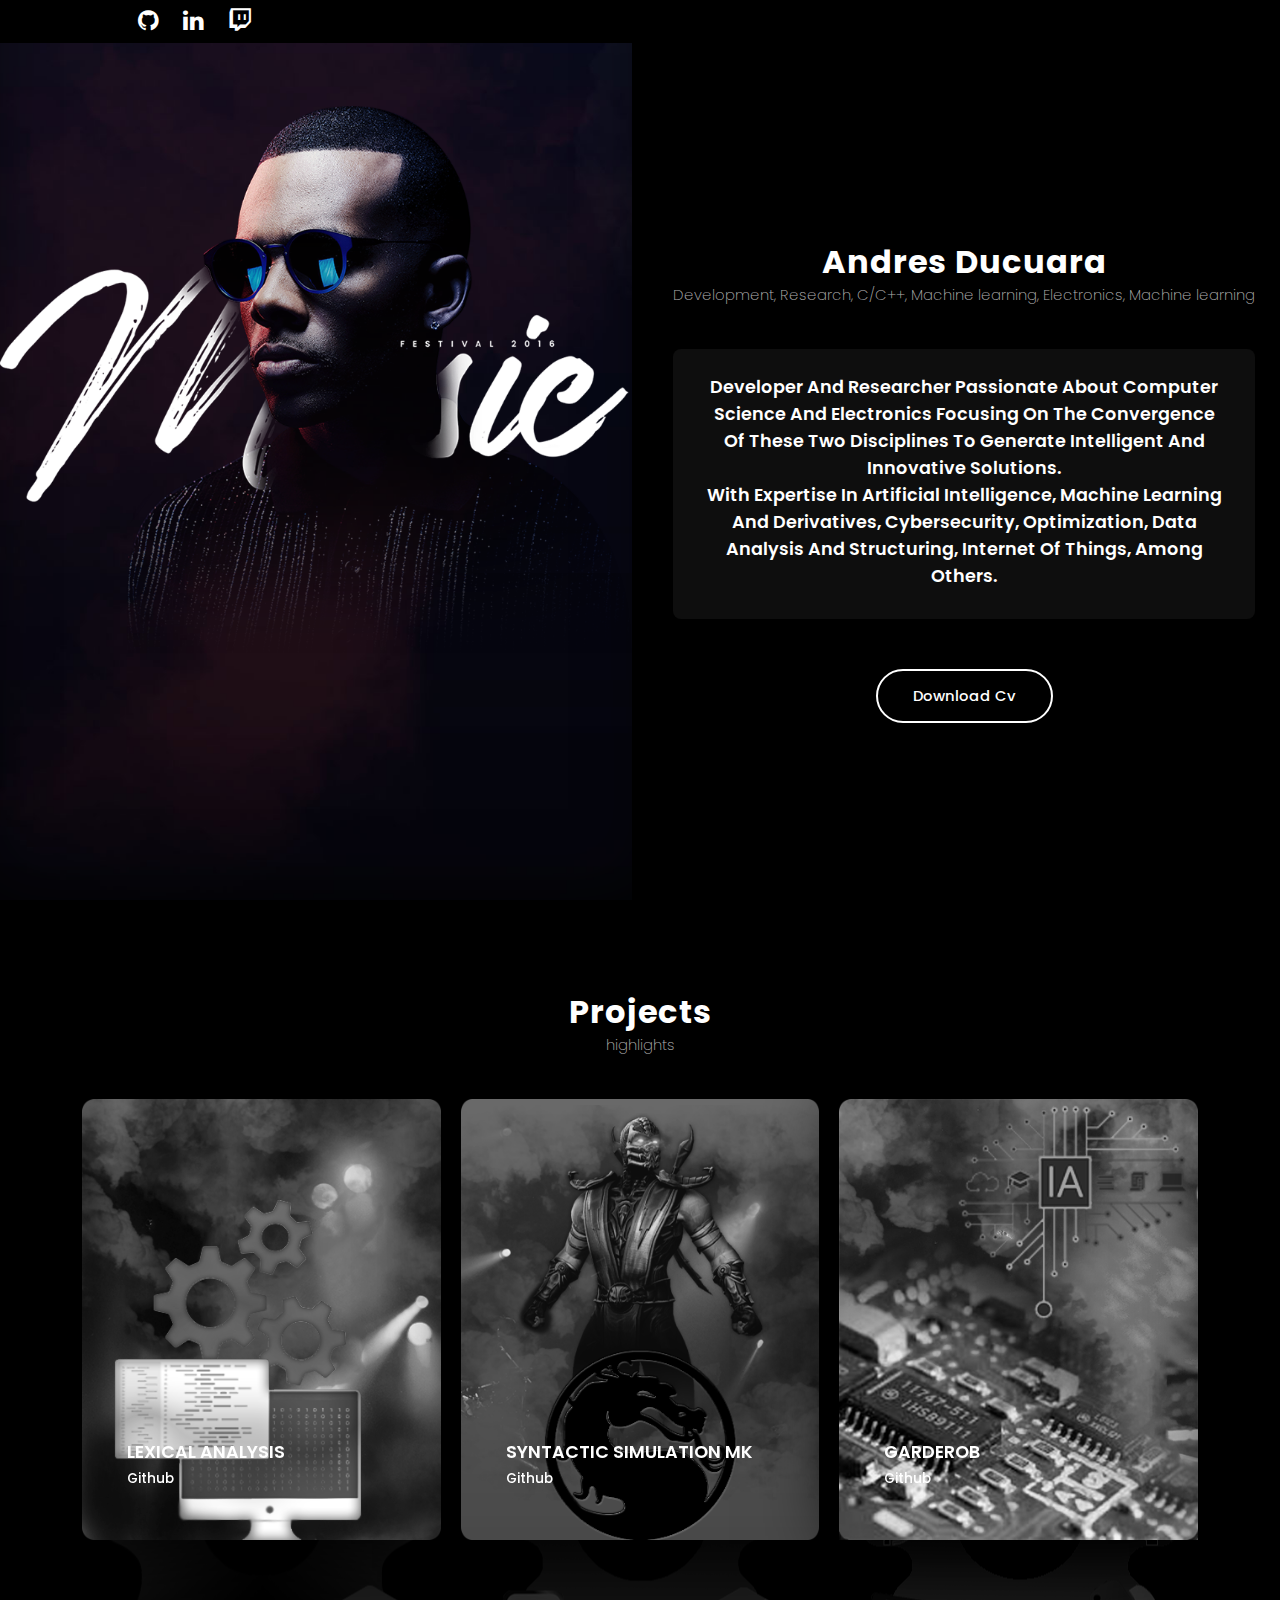
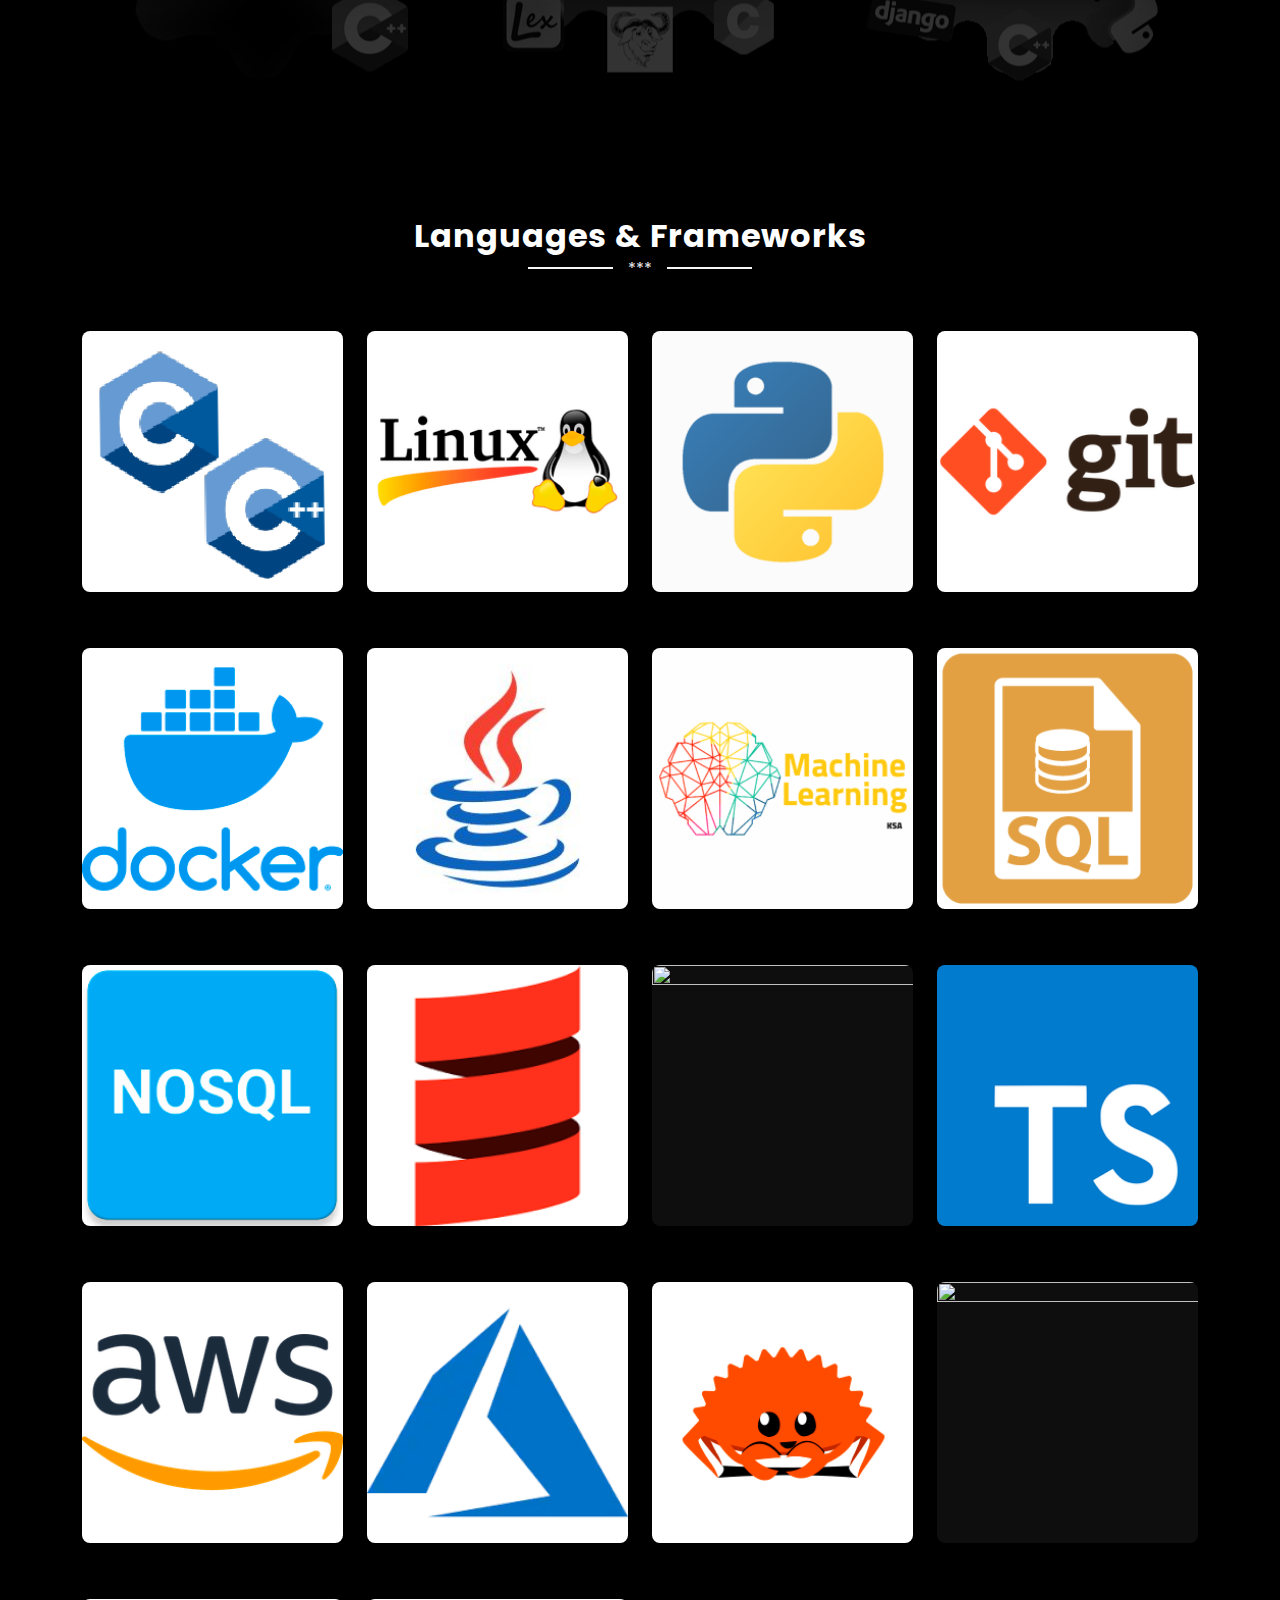
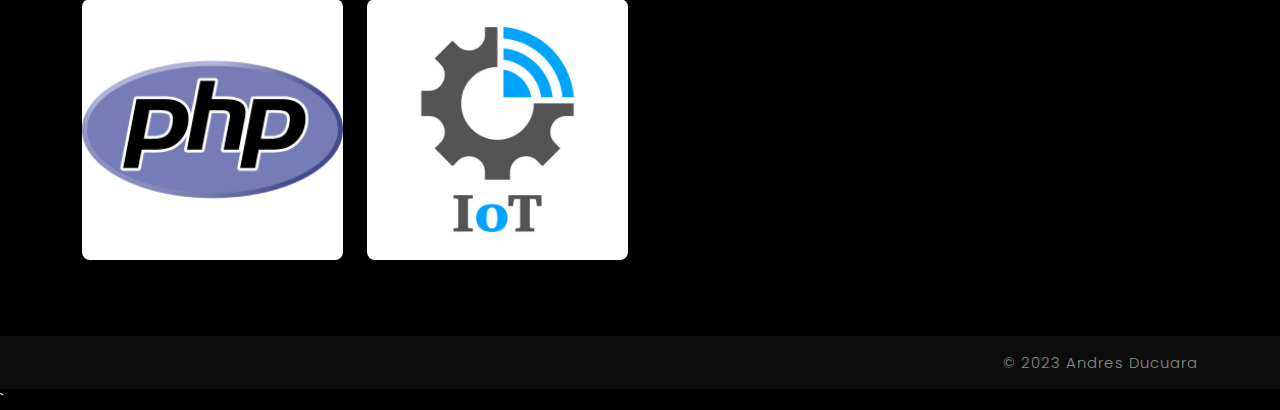
==== html/Ducu.html @ bf5d9deb "add" ====
<!DOCTYPE html>
<html lang="en">
<head>
    <meta content="text/html; charset=UTF-8" http-equiv="Content-Type">
    <meta content="IE=edge" http-equiv="X-UA-Compatible">
    <meta content="width=device-width, initial-scale=1.0" name="viewport">
    <meta content="Unice" name="description">
    <meta content="Unice" name="keywords">
    <meta content="Unice" name="author">

    <title>Andres Ducuara</title>

    <!-- Fav icon -->
    <link href="../assets/images/logo/programing.png" rel="shortcut icon">
    <!-- Font Family-->
    <link href="https://fonts.googleapis.com/css?family=PT+Sans:400,700,700i" rel="stylesheet">
    <link href="https://fonts.googleapis.com/css?family=Poppins:100,200,300,400,500,600,700,800,900" rel="stylesheet">
    <!--bootstrap css-->
    <link href="../assets/css/bootstrap.css" rel="stylesheet" type="text/css">
    <!-- color css -->
    <link href="../assets/css/color-4.css" rel="stylesheet" type="text/css">
    <link href="../assets/css/music-player.css" rel="stylesheet">
    <!--keyframe css-->
    <link href="../assets/css/keyframes.css" rel="stylesheet">
    <!--owl carousel css-->
    <link href="../assets/css/owl.carousel.min.css" rel="stylesheet">
    <link href="../assets/css/owl.theme.default.min.css" rel="stylesheet">
    <!-- Icons -->
    <link href="../assets/css/fontawesome.css" rel="stylesheet" type="text/css">
    <link href="../assets/css/themify.css" rel="stylesheet" type="text/css">

    <!--magnific popup css-->
    <link href="../assets/css/magnific-popup.css" rel="stylesheet">
</head>
<body class="bg-black music" data-offset="50" data-spy="scroll" data-bs-target=".navbar">
<!--loader start-->
<div class="loader-wrapper">
    <div class="loader">
        <div></div>
        <div></div>
        <div></div>
        <div></div>
        <div></div>
        <div></div>
        <div></div>
        <div></div>
        <div></div>
    </div>
</div>
<!--loader end-->

<!-- Nav Start-->
<header>
<nav class="navbar navbar-dark">
    <div style="padding-left: 10%; display: inline;">
    <form class="form-inline">
        <a href="https://github.com/AndresTY" target="_blank" style="color: white;"><i class="fa fa-github" style="font-size:24px;  margin-right: 10px; margin-left: 10px;"></i></a>

        <a href="https://www.linkedin.com/" target="_blank" style="color: white;"><i class="fa fa-linkedin" style="font-size:24px; margin-right: 10px; margin-left: 10px;"></i></a>

        <a href="https://www.twitch.com/" target="_blank" style="color: white;"><i class="fa fa-twitch" style="font-size:24px; margin-right: 10px; margin-left: 10px;"></i></a>
    </form>
</div>
</nav>
</header>
<!-- Nav end-->

<!-- header Start-->
<section id="header" class="music-content header">
<div class="music-content">
    <div class="bulbasaur" >
       <div class="chikorita" style="display:block; margin-left: auto; margin-right: auto;">
          <div class="music-bg bg bg-shadow-top">
             <div data-tilt data-tilt-max="3" data-tilt-perspective="500"
                data-tilt-speed="400">
                <div style="flex: 20%;padding-top: 10%;">
                   <img alt="" class="img-fluid" src="../assets/images/music/man.png">
                </div>
             </div>
          </div>
        </div>
        <div class="chikorita" style=" display:block; margin-top: auto; margin-bottom: auto;">
            <div class="title title4">
                <div class="main-title">
                    <h2>Andres Ducuara</h2>
                </div>
                <div class="sub-title">
                    <p>Development, Research, C/C++, Machine learning, Electronics, Machine learning</p>
                </div>
            </div>
            <div class="album-list overlay-box text-center" style="pointer-events: none">
                <div>
                    <h5>Developer and researcher passionate about computer science and electronics focusing on the convergence of these two disciplines to generate intelligent and innovative solutions.<br>
                        With expertise in artificial intelligence, machine learning and derivatives, cybersecurity, optimization, data analysis and structuring, internet of things, among others.
                    </h5>
                </div>
            </div>
            <div style="justify-content: center; align-items: center; display: flex;">
                <a class="btn btn-default back-white"  href="" download="" target="_blank">download cv</a>
            </div>
        </div>
    </div>
</div>
</section>
 


<!-- artist section Start-->
<section class="music artist bg-artist bg-shadow-top-bottom" id="artist">
    <div class="container">
        <div class="row">
            <div class="col-md-10 offset-md-1">
                <div class="title title4">
                    <div class="main-title">
                        <h2>Projects</h2>
                    </div>
                    <div class="sub-title">
                        <p>highlights</p>
                    </div>
                </div>
            </div>
            <div class="col-12">
                <div class="owl-carousel owl-theme artist-slider">
                    <div class="item">
                        <div class="album-artist text-center">
                            <img alt="" class="img-fluid set-relative overlay-img"
                                 src="../assets/images/music/artist/LA.png">
                            <div>
                                <div class="overlay-box2"></div>
                            </div>
                            <div class="set-abs bottom-0 w-100 text-start set-z-index">
                                <div class="singers">
                                    <div class="m-b-10">
                                        <h5 class="name">Lexical analysis</h5>
                                        <h6><a href="https://github.com/AndresTY/Lexical-analysis" target="_blank">Github</a></h6>
                                    </div>
                                </div>
                            </div>
                            <div class="set-abs cds">
                                <img alt="" class="cd-animation" src="../assets/images/music/artist/t1.png">
                            </div>
                        </div>
                    </div>
                    <div class="item">
                        <div class="album-artist text-center">
                            <img alt="" class="img-fluid set-relative overlay-img"
                                 src="../assets/images/music/artist/MK.png">
                            <div>
                                <div class="overlay-box2"></div>
                            </div>
                            <div class="set-abs bottom-0 w-100 text-start set-z-index">
                                <div class="singers">
                                    <div class="m-b-10">
                                        <h5 class="name">syntactic simulation MK</h5>
                                        <h6><a href="https://github.com/AndresTY/Compiler-Flex" target="_blank">Github</a></h6>
                                    </div>
                            
                                </div>
                            </div>
                            <div class="set-abs cds">
                                <img alt="" class="cd-animation" src="../assets/images/music/artist/t2.png">
                            </div>
                        </div>
                    </div>
                    <div class="item">
                        <div class="album-artist text-center">
                            <img alt="" class="img-fluid set-relative overlay-img"
                                 src="../assets/images/music/artist/G.png">
                            <div>
                                <div class="overlay-box2"></div>
                            </div>
                            <div class="set-abs bottom-0 w-100 text-start set-z-index">
                                <div class="singers">
                                    <div class="m-b-10">
                                        <h5 class="name">Garderob </h5>
                                        <h6><a href="https://github.com/AndresTY/Garderob" target="_blank">Github</a></h6>
                                    </div>
                                    
                                </div>
                            </div>
                            <div class="set-abs cds">
                                <img alt="" class="cd-animation" src="../assets/images/music/artist/t3.png">
                            </div>
                        </div>
                    </div>
                    <div class="item">
                        <div class="album-artist text-center">
                            <img alt="" class="img-fluid set-relative overlay-img"
                                 src="../assets/images/music/artist/AWS.png">
                            <div>
                                <div class="overlay-box2"></div>
                            </div>
                            <div class="set-abs bottom-0 w-100 text-start set-z-index">
                                <div class="singers">
                                    <div class="m-b-10">
                                        <h5 class="name">Web Scraping</h5>
                                        <h6><a href="https://github.com/AndresTY/Rekognizer" target="_blank">Github</a></h6>
                                    </div>
                                    
                                </div>
                            </div>
                            <div class="set-abs cds">
                                <img alt="" class="cd-animation" src="../assets/images/music/artist/t4.png">
                            </div>
                        </div>
                    </div>
                    <div class="item">
                        <div class="album-artist text-center">
                            <img alt="" class="img-fluid set-relative overlay-img"
                                 src="../assets/images/music/artist/astro.png">
                            <div>
                                <div class="overlay-box2"></div>
                            </div>
                            <div class="set-abs bottom-0 w-100 text-start set-z-index">
                                <div class="singers">
                                    <div class="m-b-10">
                                        <h5 class="name">Asteroids </h5>
                                        <h6><a href="https://github.com/AndresTY/Asteroids" target="_blank">Github</a></h6>
                                    </div>
                                </div>
                            </div>
                            <div class="set-abs cds">
                                <img alt="" class="cd-animation" src="../assets/images/music/artist/t5.png">
                            </div>
                        </div>
                    </div>
                </div>
            </div>
        </div>
    </div>
</section>
<!-- artist section end-->
<!-- sponsor section Start-->
<section class="music sponsor bg-unset" id="sponsor">
    <div class="container">
        <div class="row">
            <div class=" offset-md-2 col-md-8">
                <div class="title title2">
                    
                    <div class="sub-title">
                        <div>
                            <h2 class="title-text">Languages &amp; Frameworks  </h2>
                        </div>
                    </div>
                    <br>
                    <h6 class="font-primary borders main-text text-uppercase"><span style="color: whitesmoke;">***</span></h6>
                </div>
            </div>
            <div class="col-lg-3 col-md-4 col-sm-6" style="pointer-events:none">
                <div class="sponsor-img" style="pointer-events:none">
                    <div class="text-center">
                        <div class="overlay-box">
                            <img alt="" class="img-fluid" src="../assets/images/music/sponser/ccpp.png" width="300px" 
                            height="300px">
                            
                        </div>
                    </div>
                </div>
            </div>
            <div class="col-lg-3 col-md-4 col-sm-6" style="pointer-events:none">
                <div class="sponsor-img" style="pointer-events:none">
                    <div class="text-center">
                        <div class="overlay-box">
                            <img alt="" class="img-fluid" src="../assets/images/music/sponser/linux.png" width="300px" 
                            height="300px">
                            
                        </div>
                    </div>
                </div>
            </div>
            <div class="col-lg-3 col-md-4 col-sm-6" style="pointer-events:none">
                <div class="sponsor-img" style="pointer-events:none">
                    <div class="text-center">
                        <div class="overlay-box">
                            <img alt="" class="img-fluid" src="../assets/images/music/sponser/python.png" width="300px" 
                            height="300px">
                            
                        </div>
                    </div>
                </div>
            </div>
            <div class="col-lg-3 col-md-4 col-sm-6" style="pointer-events:none">
                <div class="sponsor-img" style="pointer-events:none">
                    <div class="text-center">
                        <div class="overlay-box">
                            <img alt="" class="img-fluid" src="../assets/images/music/sponser/git.png" width="300px" 
                            height="300px">
                            
                        </div>
                    </div>
                </div>
            </div>
            <div class="col-lg-3 col-md-4 col-sm-6" style="pointer-events:none">
                <div class="sponsor-img" style="pointer-events:none">
                    <div class="text-center">
                        <div class="overlay-box">
                            <img alt="" class="img-fluid" src="../assets/images/music/sponser/doker.png" width="300px" 
                            height="300px">
                            
                        </div>
                    </div>
                </div>
            </div>
            
            <div class="col-lg-3 col-md-4 col-sm-6" style="pointer-events:none">
                <div class="sponsor-img" style="pointer-events:none">
                    <div class="text-center">
                        <div class="overlay-box">
                            <img alt="" class="img-fluid" src="../assets/images/music/sponser/java.png" width="300px" 
                            height="300px">
                            
                        </div>
                    </div>
                </div>
            </div>
            <div class="col-lg-3 col-md-4 col-sm-6" style="pointer-events:none">
                <div class="sponsor-img" style="pointer-events:none">
                    <div class="text-center">
                        <div class="overlay-box">
                            <img alt="" class="img-fluid" src="../assets/images/music/sponser/ml.png" width="300px" 
                            height="300px">
                            
                        </div>
                    </div>
                </div>
            </div>
            <div class="col-lg-3 col-md-4 col-sm-6" style="pointer-events:none">
                <div class="sponsor-img" style="pointer-events:none">
                    <div class="text-center">
                        <div class="overlay-box">
                            <img alt="" class="img-fluid" src="../assets/images/music/sponser/sql.png" width="300px" 
                            height="300px">
                            
                        </div>
                    </div>
                </div>
            </div>
            <div class="col-lg-3 col-md-4 col-sm-6" style="pointer-events:none">
                <div class="sponsor-img" style="pointer-events:none">
                    <div class="text-center">
                        <div class="overlay-box">
                            <img alt="" class="img-fluid" src="../assets/images/music/sponser/nosql.png" width="300px" 
                            height="300px">
                            
                        </div>
                    </div>
                </div>
            </div>
            <div class="col-lg-3 col-md-4 col-sm-6" style="pointer-events:none">
                <div class="sponsor-img" style="pointer-events:none">
                    <div class="text-center">
                        <div class="overlay-box">
                            <img alt="" class="img-fluid" src="../assets/images/music/sponser/scala.png" width="300px" 
                            height="300px">
                            
                        </div>
                    </div>
                </div>
            </div>
            <div class="col-lg-3 col-md-4 col-sm-6" style="pointer-events:none">
                <div class="sponsor-img" style="pointer-events:none">
                    <div class="text-center">
                        <div class="overlay-box">
                            <img alt="" class="img-fluid" src="../assets/images/music/sponser/JavaScript.png" width="300px" 
                            height="300px">
                            
                        </div>
                    </div>
                </div>
            </div>
            <div class="col-lg-3 col-md-4 col-sm-6" style="pointer-events:none">
                <div class="sponsor-img" style="pointer-events:none">
                    <div class="text-center">
                        <div class="overlay-box">
                            <img alt="" class="img-fluid" src="../assets/images/music/sponser/ts.png" width="300px" 
                            height="300px">
                            
                        </div>
                    </div>
                </div>
            </div>
            <div class="col-lg-3 col-md-4 col-sm-6" style="pointer-events:none">
                <div class="sponsor-img" style="pointer-events:none">
                    <div class="text-center">
                        <div class="overlay-box">
                            <img alt="" class="img-fluid" src="../assets/images/music/sponser/aws.png" width="300px" 
                            height="300px">
                            
                        </div>
                    </div>
                </div>
            </div>
            <div class="col-lg-3 col-md-4 col-sm-6" style="pointer-events:none">
                <div class="sponsor-img" style="pointer-events:none">
                    <div class="text-center">
                        <div class="overlay-box">
                            <img alt="" class="img-fluid" src="../assets/images/music/sponser/azure.png" width="300px" 
                            height="300px">
                            
                        </div>
                    </div>
                </div>
            </div>
            <div class="col-lg-3 col-md-4 col-sm-6" style="pointer-events:none">
                <div class="sponsor-img" style="pointer-events:none">
                    <div class="text-center">
                        <div class="overlay-box">
                            <img alt="" class="img-fluid" src="../assets/images/music/sponser/rust.png" width="300px" 
                            height="300px">
                            
                        </div>
                    </div>
                </div>
            </div>
            <div class="col-lg-3 col-md-4 col-sm-6" style="pointer-events:none">
                <div class="sponsor-img" style="pointer-events:none">
                    <div class="text-center">
                        <div class="overlay-box">
                            <img alt="" class="img-fluid" src="../assets/images/music/sponser/Csharp.png" width="300px" 
                            height="300px">
                            
                        </div>
                    </div>
                </div>
            </div>
            
            
            <div class="col-lg-3 col-md-4 col-sm-6" style="pointer-events:none">
                <div class="sponsor-img" style="pointer-events:none">
                    <div class="text-center">
                        <div class="overlay-box">
                            <img alt="" class="img-fluid" src="../assets/images/music/sponser/PHP.png" width="300px" 
                            height="300px">
                            
                        </div>
                    </div>
                </div>
            </div>
            <div class="col-lg-3 col-md-4 col-sm-6" style="pointer-events:none">
                <div class="sponsor-img" style="pointer-events:none">
                    <div class="text-center">
                        <div class="overlay-box">
                            <img alt="" class="img-fluid" src="../assets/images/music/sponser/iot.jpg" width="300px" 
                            height="300px">
                            
                        </div>
                    </div>
                </div>
            </div>
            
        </div>
    </div>
</section>
<!-- sponsor section end-->


<!-- copyright section start-->
<div class="music copyright copyright-bg">
    <div class="container">
        <div class="row">
            
            <div style="display: block; align-content: center;">
                <div class="m-l-auto center-para">
                    <p class="copyright-text text-white text-end op-text">© 2023 Andres Ducuara</p>
                </div>
            </div>
        </div>
    </div>
</div>
<!-- copyright section end-->

<!-- Tap on Top-->
<div class="tap-top" style="background-color: black;">
    <div><i class="fa fa-angle-double-up" style="color: whitesmoke; background-color: black;"></i></div>
</div>
<!-- Tap on Ends-->

<!-- latest jquery-->
<script src="../assets/js/jquery-3.3.1.min.js"></script>
<!-- popper js-->
<script src="../assets/js/popper.min.js"></script>
<!-- Bootstrap js-->
<script src="../assets/js/bootstrap.js"></script>
<!--magnific popup js-->
<script src="../assets/js/magnific-popup.js"></script>
<!--owl js-->
<script src="../assets/js/owl.carousel.min.js"></script>
<!--owl js-->
<script src="../assets/js/aos.js"></script>
<!-- tilt JS -->
<script src="../assets/js/vanilla-tilt.min.js"></script>
`<!-- script js-->
<script src="../assets/js/main.js"></script>
<script src="../assets/js/video-popup.js"></script>

<script src="../assets/js/script4.js"></script>

</body>
</html>
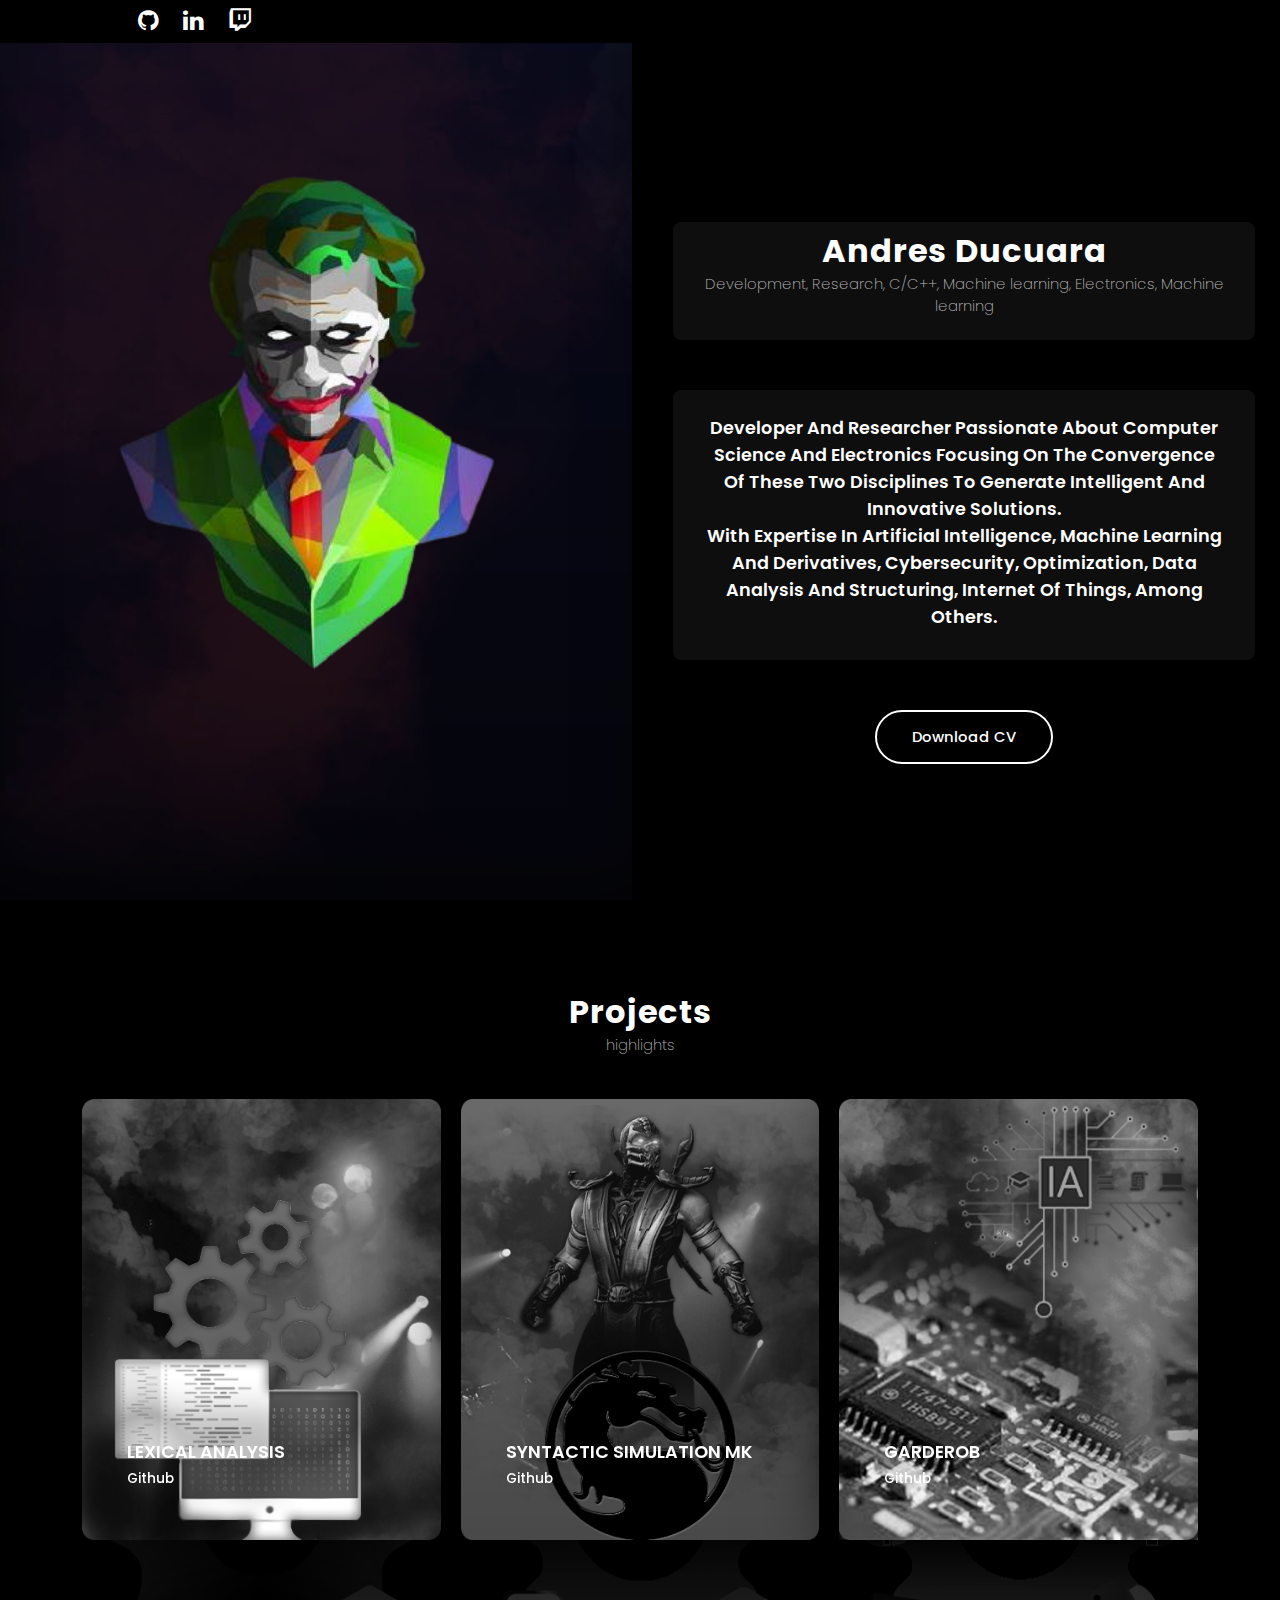
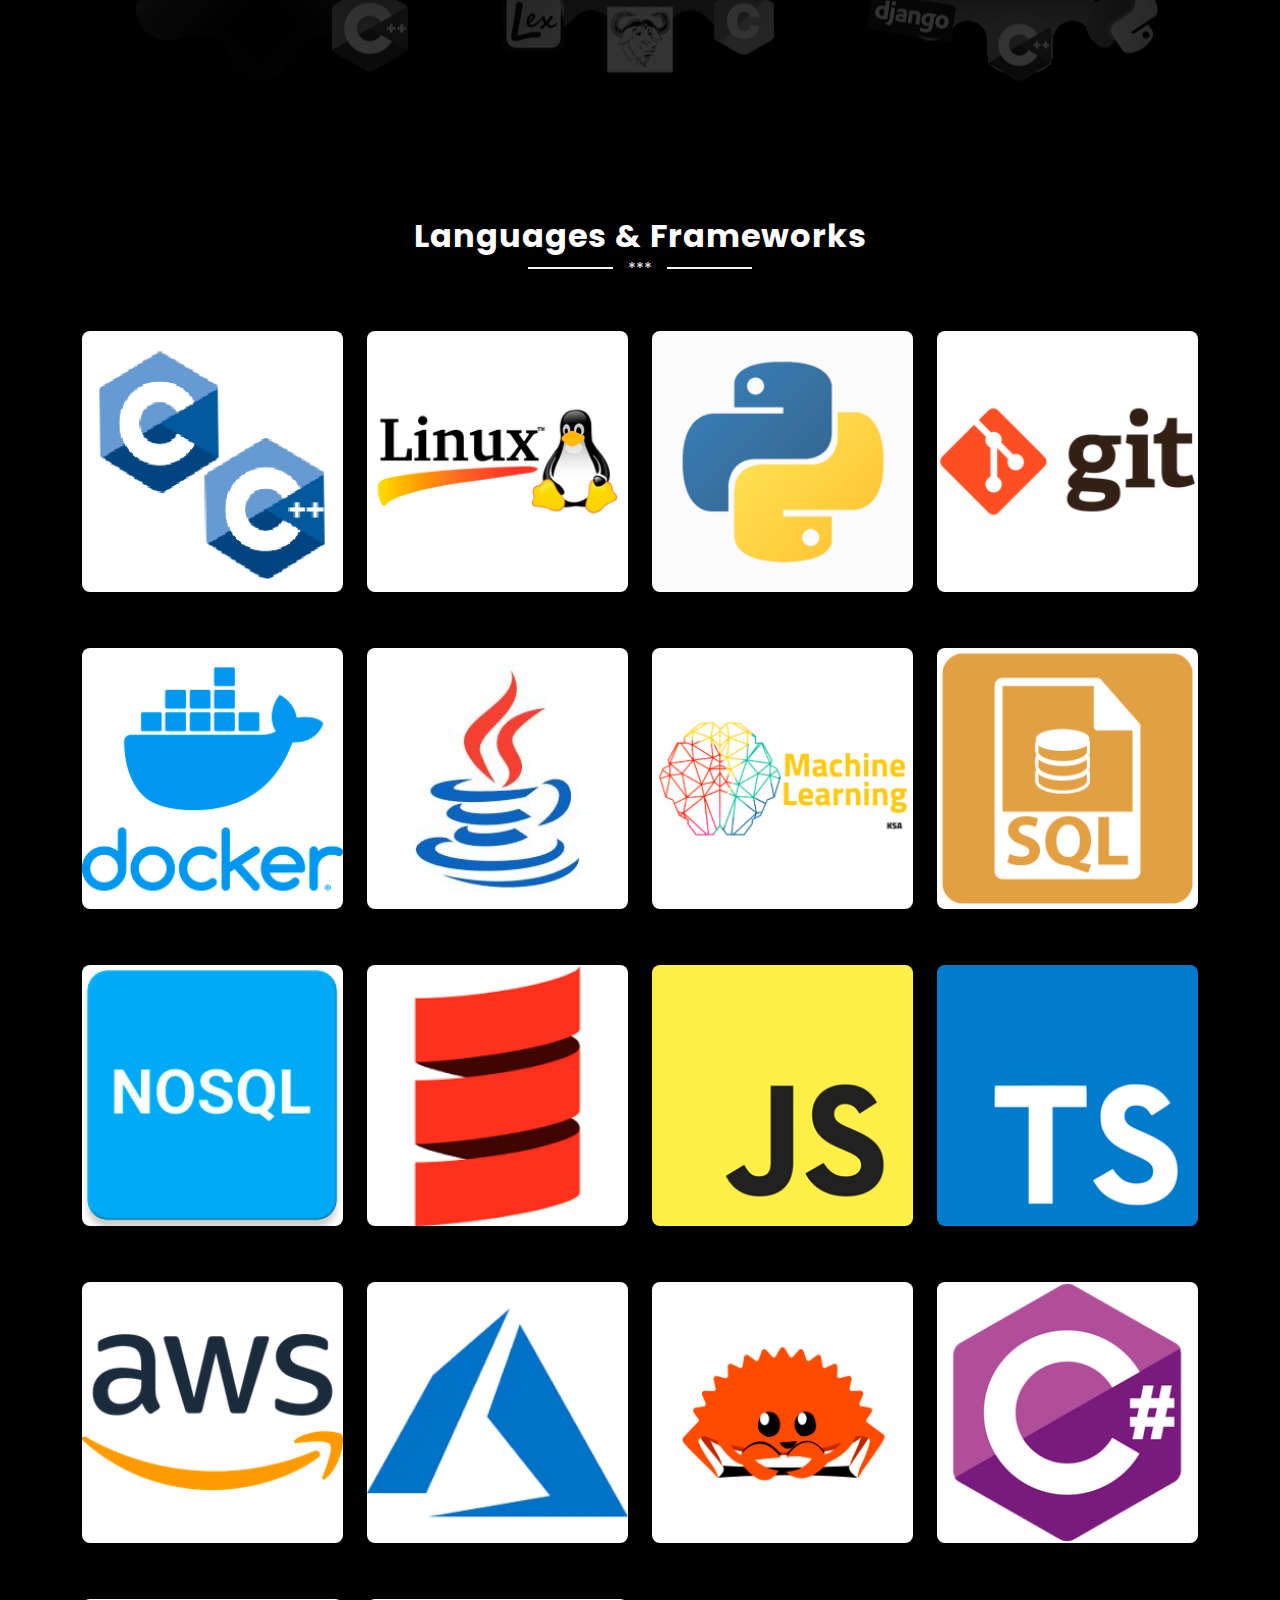
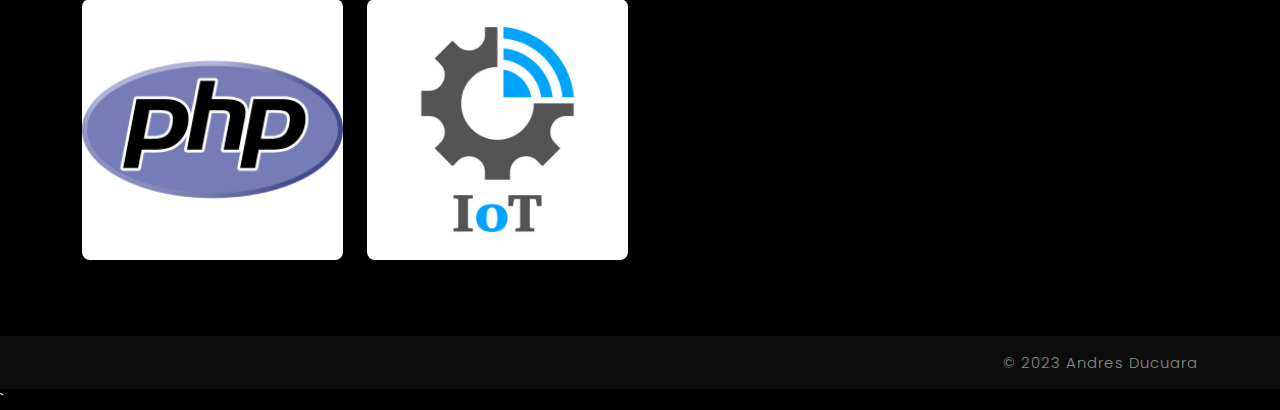
==== commit 53638fd2: "Add CV" ====
--- a/html/Ducu.html
+++ b/html/Ducu.html
@@ -69,7 +69,7 @@
 <section id="header" class="music-content header">
 <div class="music-content">
     <div class="bulbasaur" >
-       <div class="chikorita" style="display:block; margin-left: auto; margin-right: auto;">
+       <div class="chikorita" style="display:block; margin-left: auto; margin-right: auto; margin-top: auto; margin-bottom: auto;">
           <div class="music-bg bg bg-shadow-top">
              <div data-tilt data-tilt-max="3" data-tilt-perspective="500"
                 data-tilt-speed="400">
@@ -79,8 +79,8 @@
              </div>
           </div>
         </div>
-        <div class="chikorita" style=" display:block; margin-top: auto; margin-bottom: auto;">
-            <div class="title title4">
+        <div class="chikorita" style=" display:block; margin-top: auto; margin-bottom: auto;  ">
+            <div class="title title4 overlay-box album-list" style="pointer-events: none">
                 <div class="main-title">
                     <h2>Andres Ducuara</h2>
                 </div>
@@ -96,7 +96,7 @@
                 </div>
             </div>
             <div style="justify-content: center; align-items: center; display: flex;">
-                <a class="btn btn-default back-white"  href="" download="" target="_blank">download cv</a>
+                <a class="btn btn-default back-white"  href="../assets/docs/ASDV_Curriculum_vitae.pdf" download="ASDV_Curriculum_vitae.pdf" target="_blank">download CV</a>
             </div>
         </div>
     </div>
@@ -361,7 +361,7 @@
                 <div class="sponsor-img" style="pointer-events:none">
                     <div class="text-center">
                         <div class="overlay-box">
-                            <img alt="" class="img-fluid" src="../assets/images/music/sponser/JavaScript.png" width="300px" 
+                            <img alt="" class="img-fluid" src="../assets/images/music/sponser/js.png" width="300px" 
                             height="300px">
                             
                         </div>
@@ -416,7 +416,7 @@
                 <div class="sponsor-img" style="pointer-events:none">
                     <div class="text-center">
                         <div class="overlay-box">
-                            <img alt="" class="img-fluid" src="../assets/images/music/sponser/Csharp.png" width="300px" 
+                            <img alt="" class="img-fluid" src="../assets/images/music/sponser/xs.png" width="300px" 
                             height="300px">
                             
                         </div>
